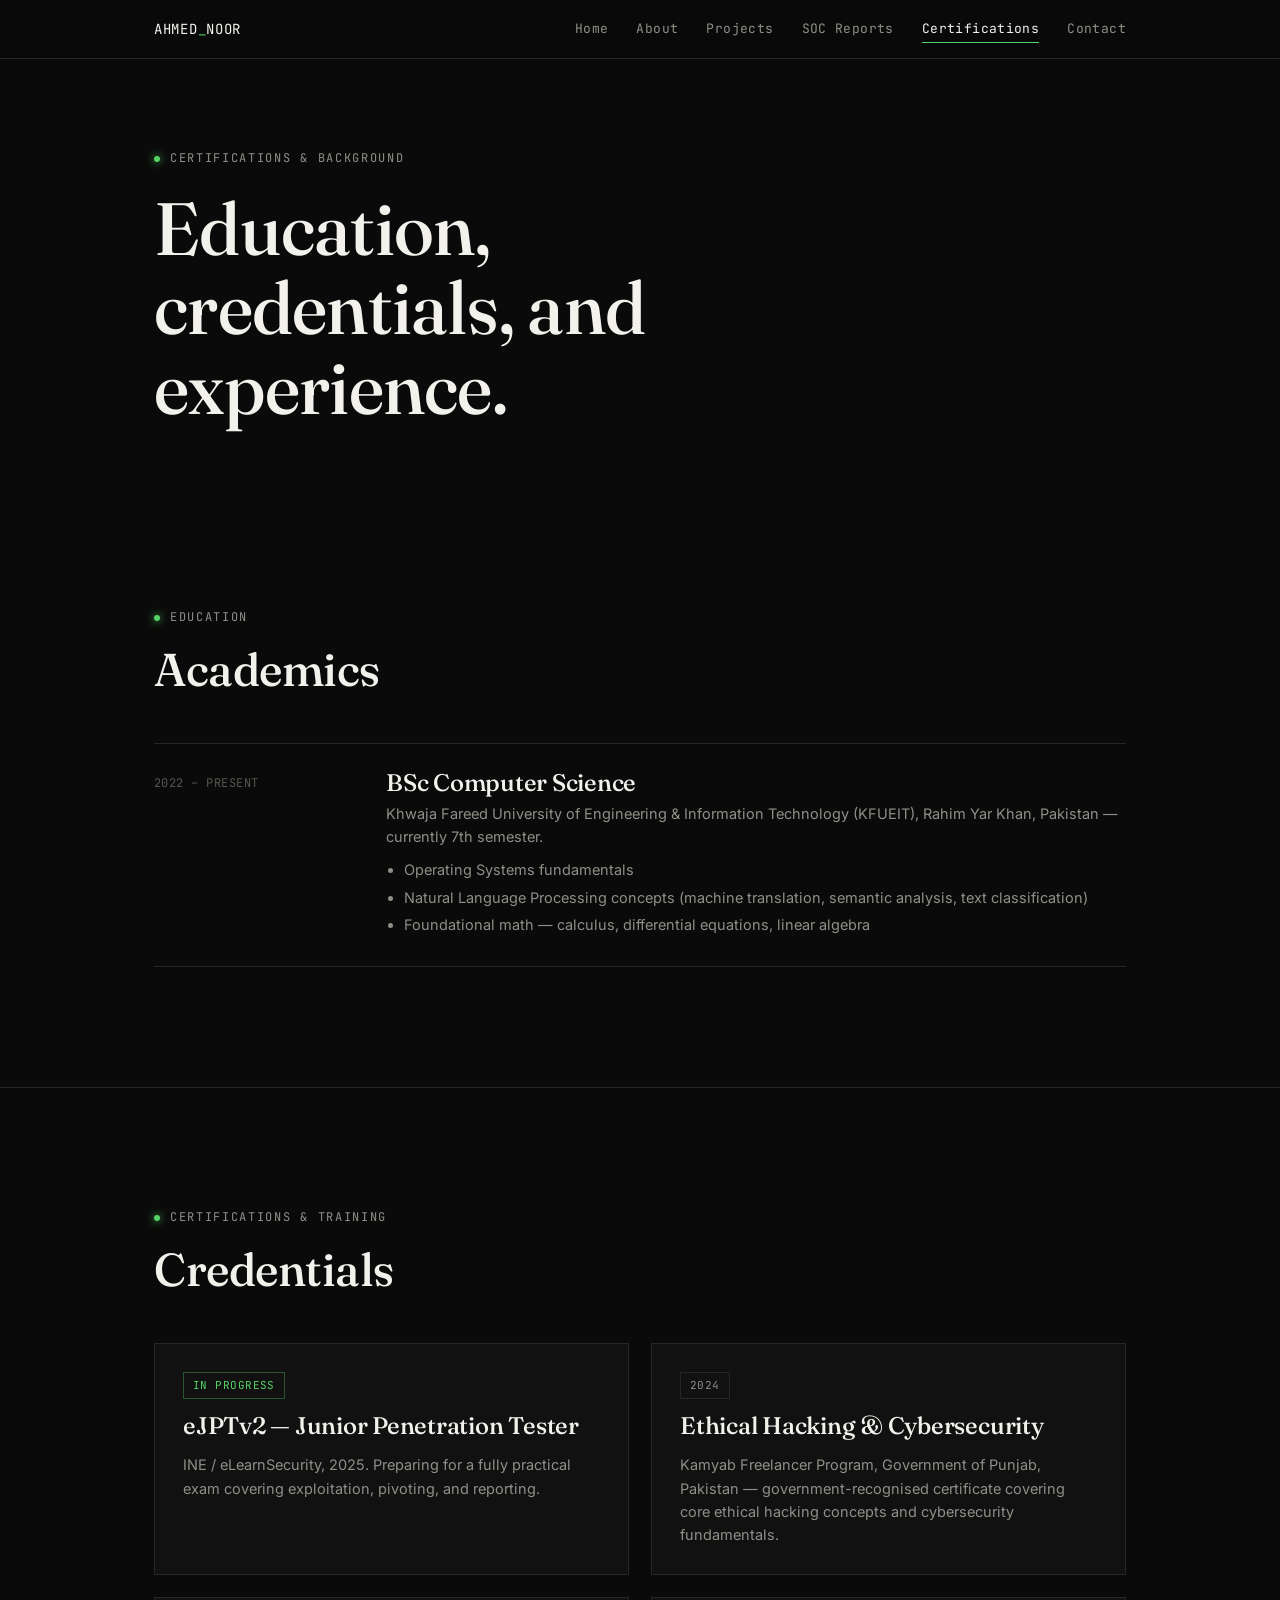
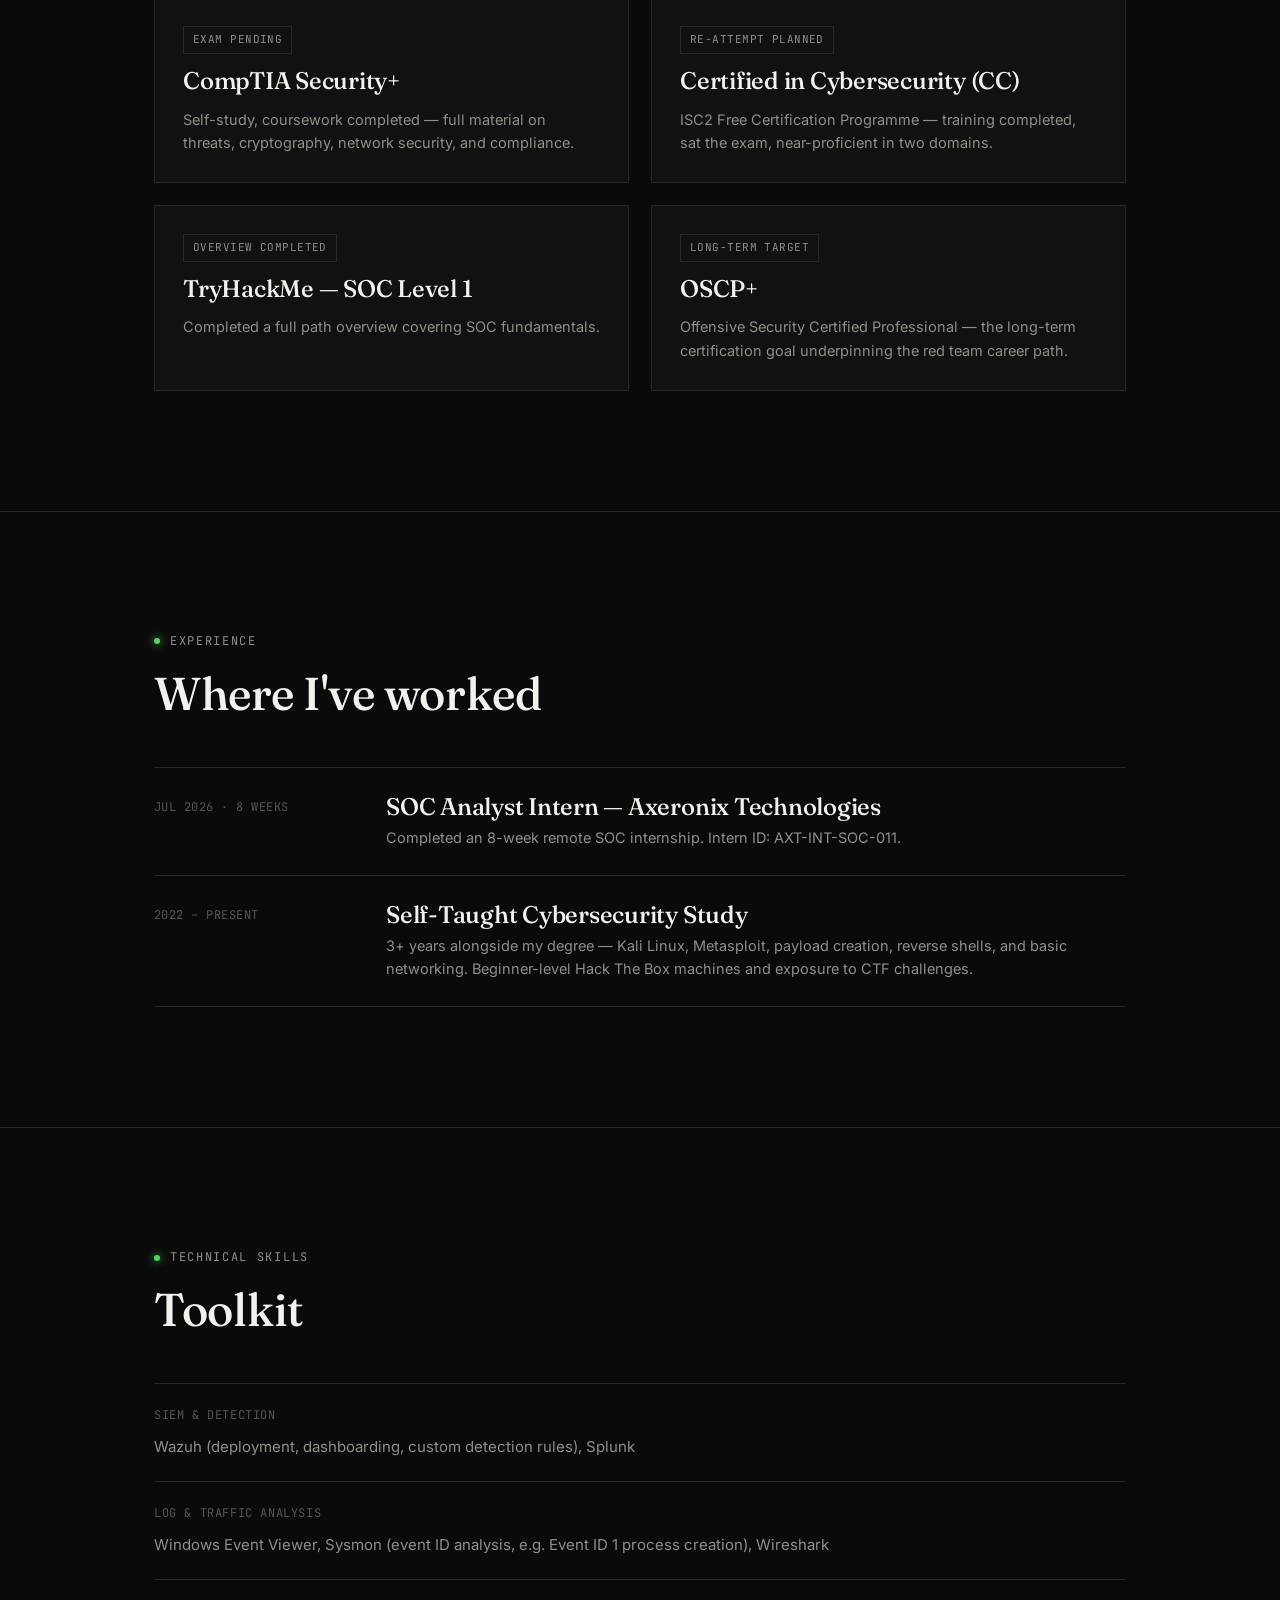
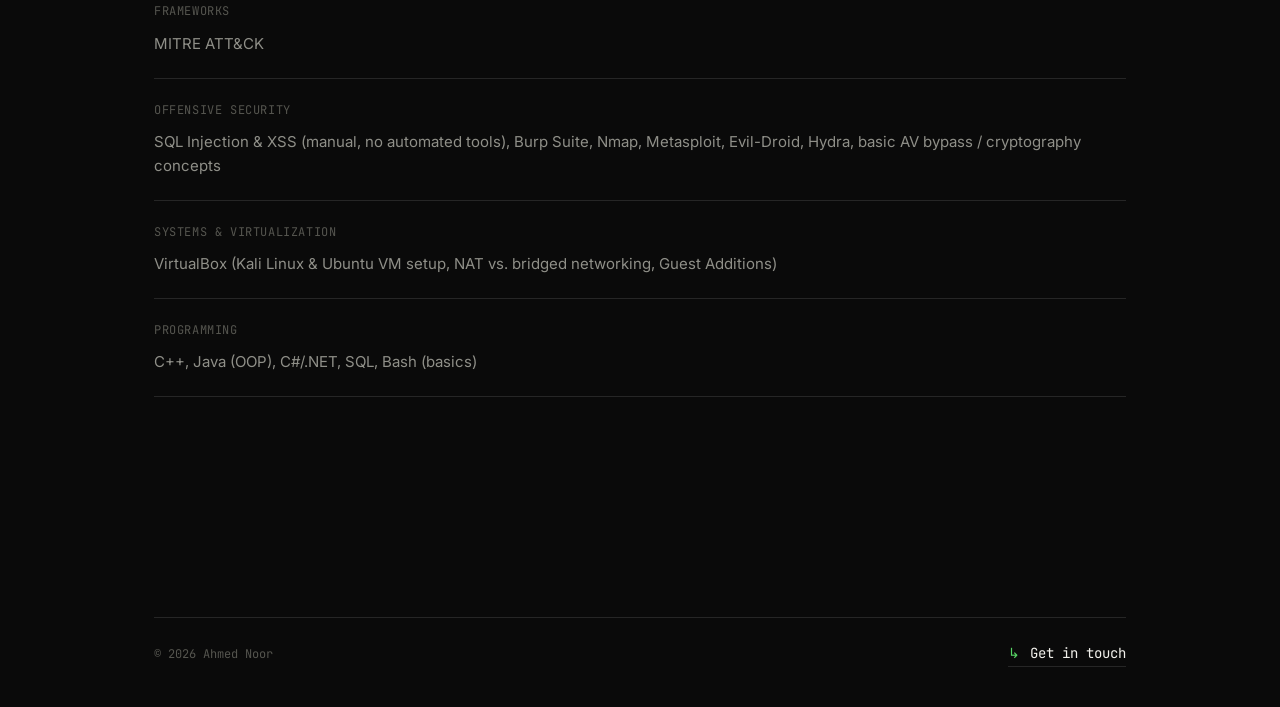
==== certifications.html @ 2d049483 "Add files via upload" ====
<!DOCTYPE html>
<html lang="en">
<head>
<meta charset="UTF-8">
<meta name="viewport" content="width=device-width, initial-scale=1.0">
<title>Certifications — Ahmed Noor</title>
<link rel="stylesheet" href="css/style.css">
</head>
<body>

<header class="site-nav">
  <div class="nav-inner">
    <a href="index.html" class="nav-logo">AHMED<span>_</span>NOOR</a>
    <nav>
      <ul class="nav-links">
        <li><a href="index.html">Home</a></li>
        <li><a href="about.html">About</a></li>
        <li><a href="projects.html">Projects</a></li>
        <li><a href="soc-reports.html">SOC Reports</a></li>
        <li><a href="certifications.html">Certifications</a></li>
        <li><a href="contact.html">Contact</a></li>
      </ul>
    </nav>
    <button class="nav-toggle">MENU</button>
  </div>
</header>

<main class="wrap">
  <section class="page-hero" style="border-bottom:none;">
    <div class="eyebrow">Certifications &amp; Background</div>
    <h1>Education,<br>credentials, and<br>experience.</h1>
  </section>
</main>

<section>
  <div class="wrap">
    <div class="section-head">
      <div class="eyebrow">Education</div>
      <h2>Academics</h2>
    </div>
    <div class="rows">
      <div class="row">
        <div class="row-label">2022 – Present</div>
        <div>
          <h3>BSc Computer Science</h3>
          <p>Khwaja Fareed University of Engineering &amp; Information Technology (KFUEIT), Rahim Yar Khan, Pakistan — currently 7th semester.</p>
          <ul>
            <li>Operating Systems fundamentals</li>
            <li>Natural Language Processing concepts (machine translation, semantic analysis, text classification)</li>
            <li>Foundational math — calculus, differential equations, linear algebra</li>
          </ul>
        </div>
      </div>
    </div>
  </div>
</section>

<section>
  <div class="wrap">
    <div class="section-head">
      <div class="eyebrow">Certifications &amp; Training</div>
      <h2>Credentials</h2>
    </div>
    <div class="grid cols-2">
      <div class="card">
        <div class="tag-row"><span class="tag status-live">In Progress</span></div>
        <h3>eJPTv2 — Junior Penetration Tester</h3>
        <p>INE / eLearnSecurity, 2025. Preparing for a fully practical exam covering exploitation, pivoting, and reporting.</p>
      </div>
      <div class="card">
        <div class="tag-row"><span class="tag">2024</span></div>
        <h3>Ethical Hacking &amp; Cybersecurity</h3>
        <p>Kamyab Freelancer Program, Government of Punjab, Pakistan — government-recognised certificate covering core ethical hacking concepts and cybersecurity fundamentals.</p>
      </div>
      <div class="card">
        <div class="tag-row"><span class="tag">Exam Pending</span></div>
        <h3>CompTIA Security+</h3>
        <p>Self-study, coursework completed — full material on threats, cryptography, network security, and compliance.</p>
      </div>
      <div class="card">
        <div class="tag-row"><span class="tag">Re-attempt Planned</span></div>
        <h3>Certified in Cybersecurity (CC)</h3>
        <p>ISC2 Free Certification Programme — training completed, sat the exam, near-proficient in two domains.</p>
      </div>
      <div class="card">
        <div class="tag-row"><span class="tag">Overview Completed</span></div>
        <h3>TryHackMe — SOC Level 1</h3>
        <p>Completed a full path overview covering SOC fundamentals.</p>
      </div>
      <div class="card">
        <div class="tag-row"><span class="tag">Long-Term Target</span></div>
        <h3>OSCP+</h3>
        <p>Offensive Security Certified Professional — the long-term certification goal underpinning the red team career path.</p>
      </div>
    </div>
  </div>
</section>

<section>
  <div class="wrap">
    <div class="section-head">
      <div class="eyebrow">Experience</div>
      <h2>Where I've worked</h2>
    </div>
    <div class="rows">
      <div class="row">
        <div class="row-label">Jul 2026 · 8 weeks</div>
        <div>
          <h3>SOC Analyst Intern — Axeronix Technologies</h3>
          <p>Completed an 8-week remote SOC internship. Intern ID: AXT-INT-SOC-011.</p>
        </div>
      </div>
      <div class="row">
        <div class="row-label">2022 – Present</div>
        <div>
          <h3>Self-Taught Cybersecurity Study</h3>
          <p>3+ years alongside my degree — Kali Linux, Metasploit, payload creation, reverse shells, and basic networking. Beginner-level Hack The Box machines and exposure to CTF challenges.</p>
        </div>
      </div>
    </div>
  </div>
</section>

<section style="border-bottom:none;">
  <div class="wrap">
    <div class="section-head">
      <div class="eyebrow">Technical Skills</div>
      <h2>Toolkit</h2>
    </div>
    <div class="skill-block">
      <div class="skill-label">SIEM &amp; Detection</div>
      <div class="skill-items">Wazuh (deployment, dashboarding, custom detection rules), Splunk</div>
    </div>
    <div class="skill-block">
      <div class="skill-label">Log &amp; Traffic Analysis</div>
      <div class="skill-items">Windows Event Viewer, Sysmon (event ID analysis, e.g. Event ID 1 process creation), Wireshark</div>
    </div>
    <div class="skill-block">
      <div class="skill-label">Frameworks</div>
      <div class="skill-items">MITRE ATT&amp;CK</div>
    </div>
    <div class="skill-block">
      <div class="skill-label">Offensive Security</div>
      <div class="skill-items">SQL Injection &amp; XSS (manual, no automated tools), Burp Suite, Nmap, Metasploit, Evil-Droid, Hydra, basic AV bypass / cryptography concepts</div>
    </div>
    <div class="skill-block">
      <div class="skill-label">Systems &amp; Virtualization</div>
      <div class="skill-items">VirtualBox (Kali Linux &amp; Ubuntu VM setup, NAT vs. bridged networking, Guest Additions)</div>
    </div>
    <div class="skill-block">
      <div class="skill-label">Programming</div>
      <div class="skill-items">C++, Java (OOP), C#/.NET, SQL, Bash (basics)</div>
    </div>
  </div>
</section>

<footer>
  <div class="wrap">
    <div class="foot-bottom">
      <span>© 2026 Ahmed Noor</span>
      <a class="arrow-link" href="contact.html"><span class="glyph">↳</span> Get in touch</a>
    </div>
  </div>
</footer>

<script src="js/script.js"></script>
</body>
</html>
---- css/style.css ----
/* ===========================================================
   Ahmed Noor — SOC Portfolio
   Design: monochrome, editorial serif headings, terminal-mono
   accents. A single hairline-green cursor is the only color,
   used sparingly to nod at "live monitoring" without overdoing it.
   =========================================================== */

@import url('https://fonts.googleapis.com/css2?family=Fraunces:ital,opsz,wght@0,9..144,300;0,9..144,400;0,9..144,500;0,9..144,600;1,9..144,400&family=Inter:wght@400;500;600&family=JetBrains+Mono:wght@400;500&display=swap');

:root{
  --bg:        #0a0a0a;
  --bg-raised: #111111;
  --line:      #262626;
  --ink:       #f2f1ec;
  --ink-dim:   #8f8f88;
  --ink-faint: #55554f;
  --signal:    #56d364; /* the one accent — used sparingly */

  --serif: 'Fraunces', 'Georgia', serif;
  --sans:  'Inter', -apple-system, sans-serif;
  --mono:  'JetBrains Mono', monospace;

  --max: 1100px;
  --pad: clamp(24px, 5vw, 64px);
}

*{ box-sizing: border-box; margin:0; padding:0; }

html{ scroll-behavior: smooth; }

body{
  background: var(--bg);
  color: var(--ink);
  font-family: var(--sans);
  font-size: 16px;
  line-height: 1.6;
  -webkit-font-smoothing: antialiased;
}

a{ color: inherit; text-decoration: none; }

img{ max-width: 100%; display:block; }

::selection{ background: var(--signal); color: #06120a; }

:focus-visible{
  outline: 1px solid var(--signal);
  outline-offset: 4px;
}

.wrap{
  max-width: var(--max);
  margin: 0 auto;
  padding-left: var(--pad);
  padding-right: var(--pad);
}

/* ---------- eyebrow / mono labels ---------- */
.eyebrow{
  font-family: var(--mono);
  font-size: 12px;
  letter-spacing: 0.14em;
  text-transform: uppercase;
  color: var(--ink-dim);
  display: flex;
  align-items: center;
  gap: 10px;
}
.eyebrow::before{
  content: '';
  width: 6px; height: 6px;
  background: var(--signal);
  border-radius: 50%;
  box-shadow: 0 0 8px var(--signal);
}

/* ---------- nav ---------- */
header.site-nav{
  position: sticky;
  top: 0;
  z-index: 50;
  background: rgba(10,10,10,0.85);
  backdrop-filter: blur(10px);
  border-bottom: 1px solid var(--line);
}
.nav-inner{
  max-width: var(--max);
  margin: 0 auto;
  padding: 18px var(--pad);
  display: flex;
  align-items: center;
  justify-content: space-between;
}
.nav-logo{
  font-family: var(--mono);
  font-size: 14px;
  letter-spacing: 0.05em;
}
.nav-logo span{ color: var(--signal); }

.nav-links{
  display: flex;
  gap: 28px;
  list-style: none;
  font-family: var(--mono);
  font-size: 13px;
  letter-spacing: 0.03em;
}
.nav-links a{
  color: var(--ink-dim);
  transition: color .2s ease;
  position: relative;
}
.nav-links a:hover, .nav-links a.active{ color: var(--ink); }
.nav-links a.active::after{
  content:'';
  position:absolute;
  left:0; right:0; bottom:-6px;
  height:1px;
  background: var(--signal);
}

.nav-toggle{
  display:none;
  background:none; border:none; color:var(--ink);
  font-family: var(--mono); font-size: 13px;
  cursor:pointer;
}

@media (max-width: 760px){
  .nav-links{
    position: fixed;
    inset: 61px 0 0 0;
    background: var(--bg);
    flex-direction: column;
    padding: 32px var(--pad);
    gap: 22px;
    font-size: 16px;
    transform: translateY(-110%);
    transition: transform .3s ease;
    border-top: 1px solid var(--line);
  }
  .nav-links.open{ transform: translateY(0); }
  .nav-toggle{ display:block; }
}

/* ---------- section rhythm ---------- */
section{
  padding: clamp(60px, 10vw, 120px) 0;
  border-bottom: 1px solid var(--line);
}
section:last-of-type{ border-bottom: none; }

h1,h2,h3{
  font-family: var(--serif);
  font-weight: 500;
  line-height: 1.08;
  letter-spacing: -0.01em;
}
h1{ font-size: clamp(40px, 7vw, 74px); }
h2{ font-size: clamp(30px, 4.5vw, 46px); }
h3{ font-size: clamp(20px, 2.5vw, 24px); font-weight: 500; }

.section-head{
  margin-bottom: 48px;
}
.section-head .eyebrow{ margin-bottom: 18px; }

p.lede{
  font-size: 18px;
  color: var(--ink-dim);
  max-width: 60ch;
}

/* ---------- buttons / links-with-arrow ---------- */
.btn{
  display: inline-flex;
  align-items: center;
  gap: 10px;
  font-family: var(--mono);
  font-size: 13px;
  letter-spacing: 0.03em;
  padding: 13px 22px;
  border: 1px solid var(--ink);
  color: var(--ink);
  transition: all .2s ease;
}
.btn:hover{ background: var(--ink); color: var(--bg); }
.btn.ghost{ border-color: var(--line); color: var(--ink-dim); }
.btn.ghost:hover{ border-color: var(--ink); color: var(--ink); background:transparent; }

.arrow-link{
  display:inline-flex;
  align-items:center;
  gap: 10px;
  font-family: var(--mono);
  font-size: 14px;
  color: var(--ink);
  border-bottom: 1px solid var(--line);
  padding-bottom: 2px;
  transition: border-color .2s ease, color .2s ease;
}
.arrow-link:hover{ border-color: var(--signal); color: var(--signal); }
.arrow-link .glyph{ color: var(--signal); }

/* ---------- hero ---------- */
.hero{
  padding-top: clamp(60px, 9vw, 100px);
  display: grid;
  grid-template-columns: 1.2fr 0.8fr;
  gap: 40px;
  align-items: center;
}
@media (max-width: 800px){
  .hero{ grid-template-columns: 1fr; }
  .hero-photo{ order: -1; max-width: 260px; margin: 0 auto; }
}

.hero h1{ margin: 22px 0 26px; }
.hero .tagline{
  font-size: 16px;
  color: var(--ink-dim);
  max-width: 46ch;
  margin-bottom: 34px;
}
.cursor{
  display:inline-block;
  width: 9px; height: 1.1em;
  background: var(--signal);
  margin-left: 3px;
  vertical-align: -2px;
  animation: blink 1s steps(1) infinite;
}
@keyframes blink{ 50%{ opacity:0; } }

.role-pill{
  display:inline-flex;
  align-items:center;
  gap: 10px;
  font-family: var(--mono);
  font-size: 13px;
  color: var(--ink-dim);
  border: 1px solid var(--line);
  padding: 10px 18px;
  border-radius: 999px;
}

.hero-photo{
  position: relative;
  border-radius: 46% 54% 58% 42% / 52% 44% 56% 48%;
  overflow: hidden;
  border: 1px solid var(--line);
  aspect-ratio: 4/5;
}
.hero-photo img{
  width:100%; height:100%; object-fit: cover;
  filter: grayscale(1) contrast(1.08);
}
.hero-photo::after{
  content:'';
  position:absolute; inset:0;
  background: repeating-linear-gradient(
    0deg, rgba(86,211,100,0.05) 0px, rgba(86,211,100,0.05) 1px,
    transparent 1px, transparent 3px
  );
  pointer-events: none;
}
.hero-photo .scan-tag{
  position:absolute;
  bottom: 14px; left: 14px;
  font-family: var(--mono);
  font-size: 11px;
  color: var(--signal);
  background: rgba(6,10,7,0.7);
  padding: 5px 10px;
  border: 1px solid rgba(86,211,100,0.35);
  letter-spacing: 0.05em;
}

/* ---------- cards / grids ---------- */
.grid{
  display: grid;
  gap: 22px;
}
.grid.cols-2{ grid-template-columns: repeat(2, 1fr); }
.grid.cols-3{ grid-template-columns: repeat(3, 1fr); }
@media (max-width: 760px){
  .grid.cols-2, .grid.cols-3{ grid-template-columns: 1fr; }
}

.card{
  border: 1px solid var(--line);
  background: var(--bg-raised);
  padding: 28px;
  display: flex;
  flex-direction: column;
  gap: 14px;
  transition: border-color .2s ease, transform .2s ease;
}
.card:hover{ border-color: #3a3a3a; transform: translateY(-2px); }

.card .tag-row{
  display:flex; flex-wrap:wrap; gap:8px;
}
.tag{
  font-family: var(--mono);
  font-size: 11px;
  letter-spacing: 0.04em;
  color: var(--ink-dim);
  border: 1px solid var(--line);
  padding: 4px 9px;
  text-transform: uppercase;
}
.tag.status-live{ color: var(--signal); border-color: rgba(86,211,100,0.35); }

.card h3{ margin: 0; }
.card p{ color: var(--ink-dim); font-size: 14.5px; }

.card .card-meta{
  margin-top: auto;
  font-family: var(--mono);
  font-size: 11px;
  color: var(--ink-faint);
  padding-top: 14px;
  border-top: 1px solid var(--line);
}

/* ---------- timeline / list rows ---------- */
.rows{ display:flex; flex-direction:column; }
.row{
  display: grid;
  grid-template-columns: 200px 1fr;
  gap: 32px;
  padding: 26px 0;
  border-top: 1px solid var(--line);
}
.rows .row:last-child{ border-bottom: 1px solid var(--line); }
@media (max-width: 700px){
  .row{ grid-template-columns: 1fr; gap: 8px; }
}
.row .row-label{
  font-family: var(--mono);
  font-size: 12px;
  color: var(--ink-faint);
  letter-spacing: 0.04em;
  text-transform: uppercase;
  padding-top: 4px;
}
.row h3{ margin-bottom: 6px; }
.row p{ color: var(--ink-dim); font-size: 14.5px; }
.row ul{ margin-top: 10px; padding-left: 18px; color: var(--ink-dim); font-size: 14.5px; }
.row li{ margin-bottom: 4px; }

/* ---------- skills ---------- */
.skill-block{
  border-top: 1px solid var(--line);
  padding: 22px 0;
}
.skill-block:last-child{ border-bottom: 1px solid var(--line); }
.skill-block .skill-label{
  font-family: var(--mono);
  font-size: 12px;
  color: var(--ink-faint);
  text-transform: uppercase;
  letter-spacing: 0.05em;
  margin-bottom: 10px;
}
.skill-block .skill-items{ color: var(--ink-dim); font-size: 15px; }

/* ---------- quote / statement break ---------- */
.statement{
  padding: clamp(70px, 12vw, 130px) 0;
  text-align: left;
}
.statement h2{
  max-width: 16ch;
  font-style: italic;
  font-weight: 400;
}

/* ---------- footer / contact ---------- */
footer{
  padding: clamp(60px,10vw,100px) 0 40px;
}
.contact-grid{
  display:grid;
  grid-template-columns: repeat(3,1fr);
  gap: 30px;
  margin: 40px 0 60px;
}
@media (max-width: 700px){ .contact-grid{ grid-template-columns: 1fr; } }
.contact-grid .label{
  font-family: var(--mono);
  font-size: 12px;
  color: var(--ink-faint);
  text-transform: uppercase;
  letter-spacing: 0.05em;
  margin-bottom: 10px;
}
.contact-grid .value{ color: var(--ink-dim); font-size: 15px; }
.contact-grid a.value:hover{ color: var(--signal); }

.foot-bottom{
  display:flex; justify-content:space-between; align-items:center;
  flex-wrap:wrap; gap:16px;
  font-family: var(--mono);
  font-size: 12px;
  color: var(--ink-faint);
  padding-top: 24px;
  border-top: 1px solid var(--line);
}

/* ---------- page hero (non-home pages) ---------- */
.page-hero{
  padding-top: clamp(50px,8vw,90px);
  padding-bottom: clamp(40px,6vw,60px);
}
.page-hero h1{ margin-top: 20px; }
.page-hero p.lede{ margin-top: 18px; }

/* ---------- coming soon note ---------- */
.note{
  font-family: var(--mono);
  font-size: 13px;
  color: var(--ink-faint);
  border-left: 2px solid var(--signal);
  padding-left: 16px;
  margin-top: 36px;
}
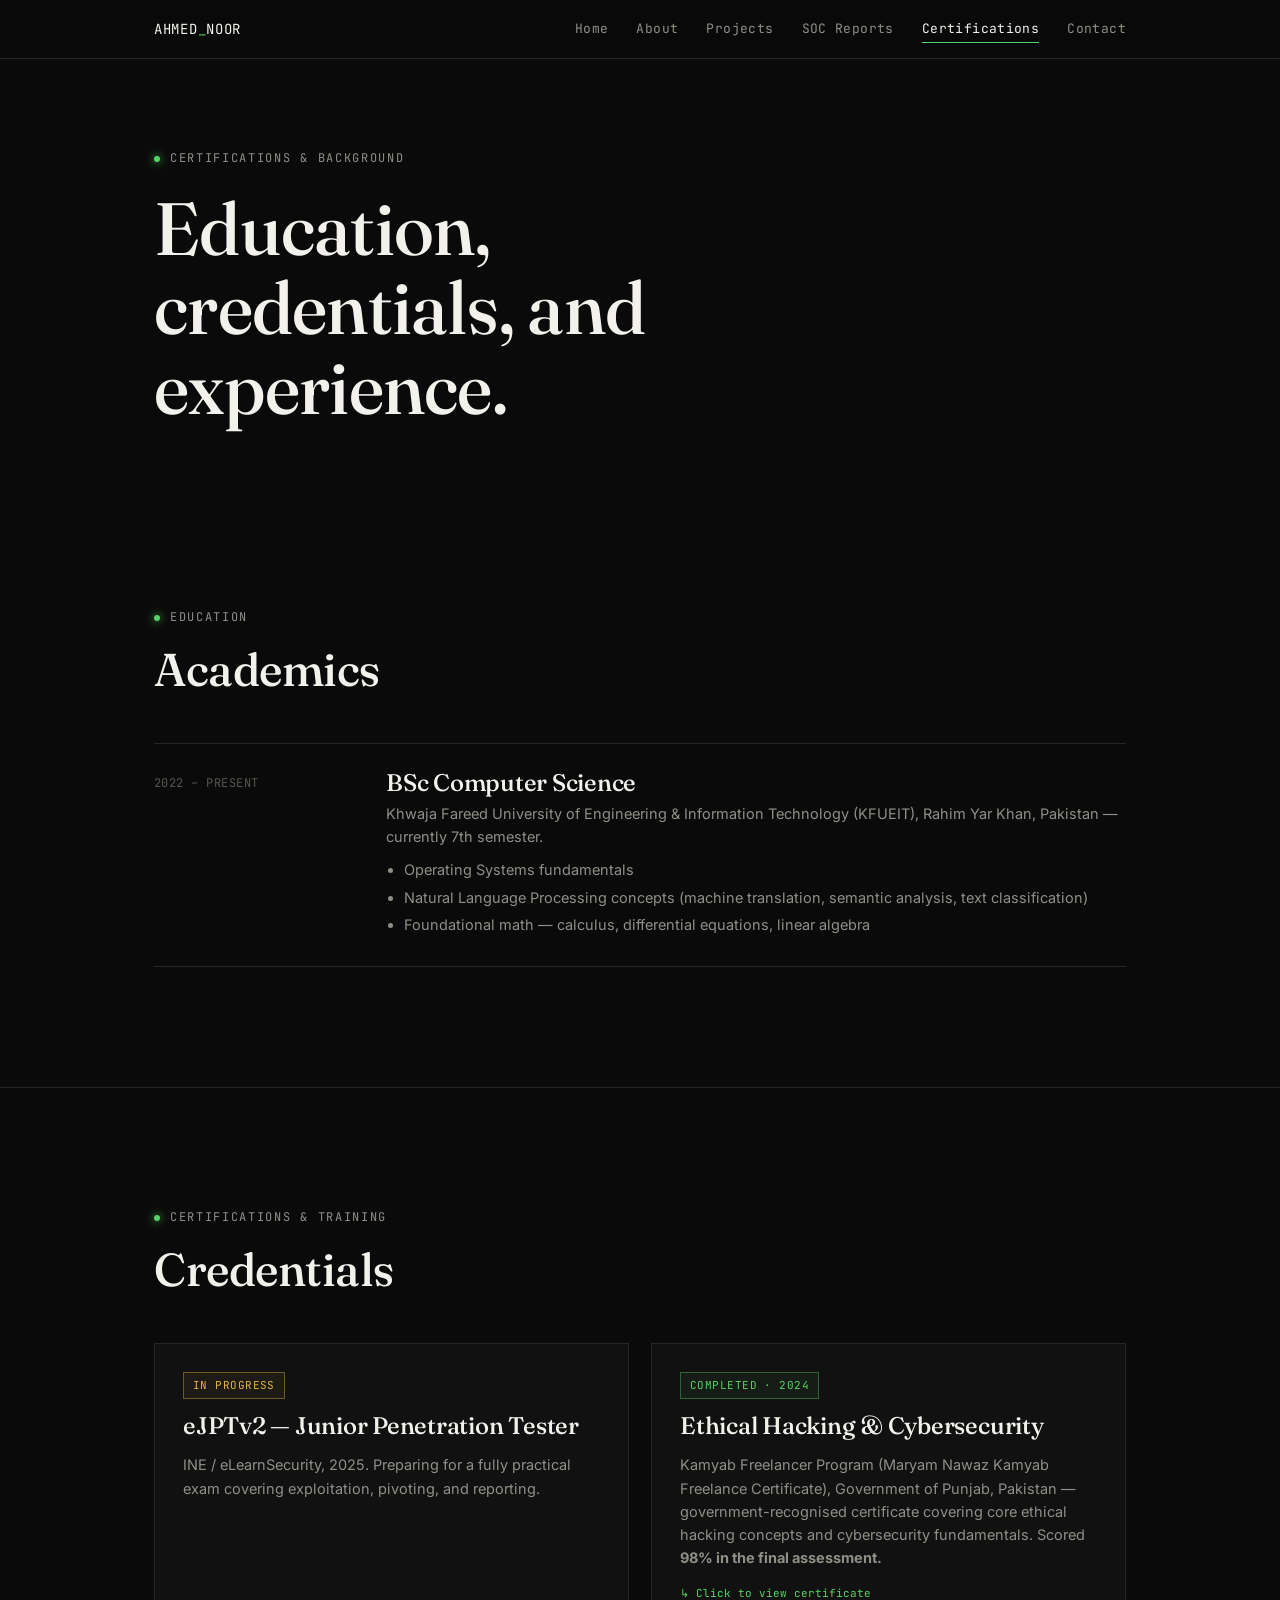
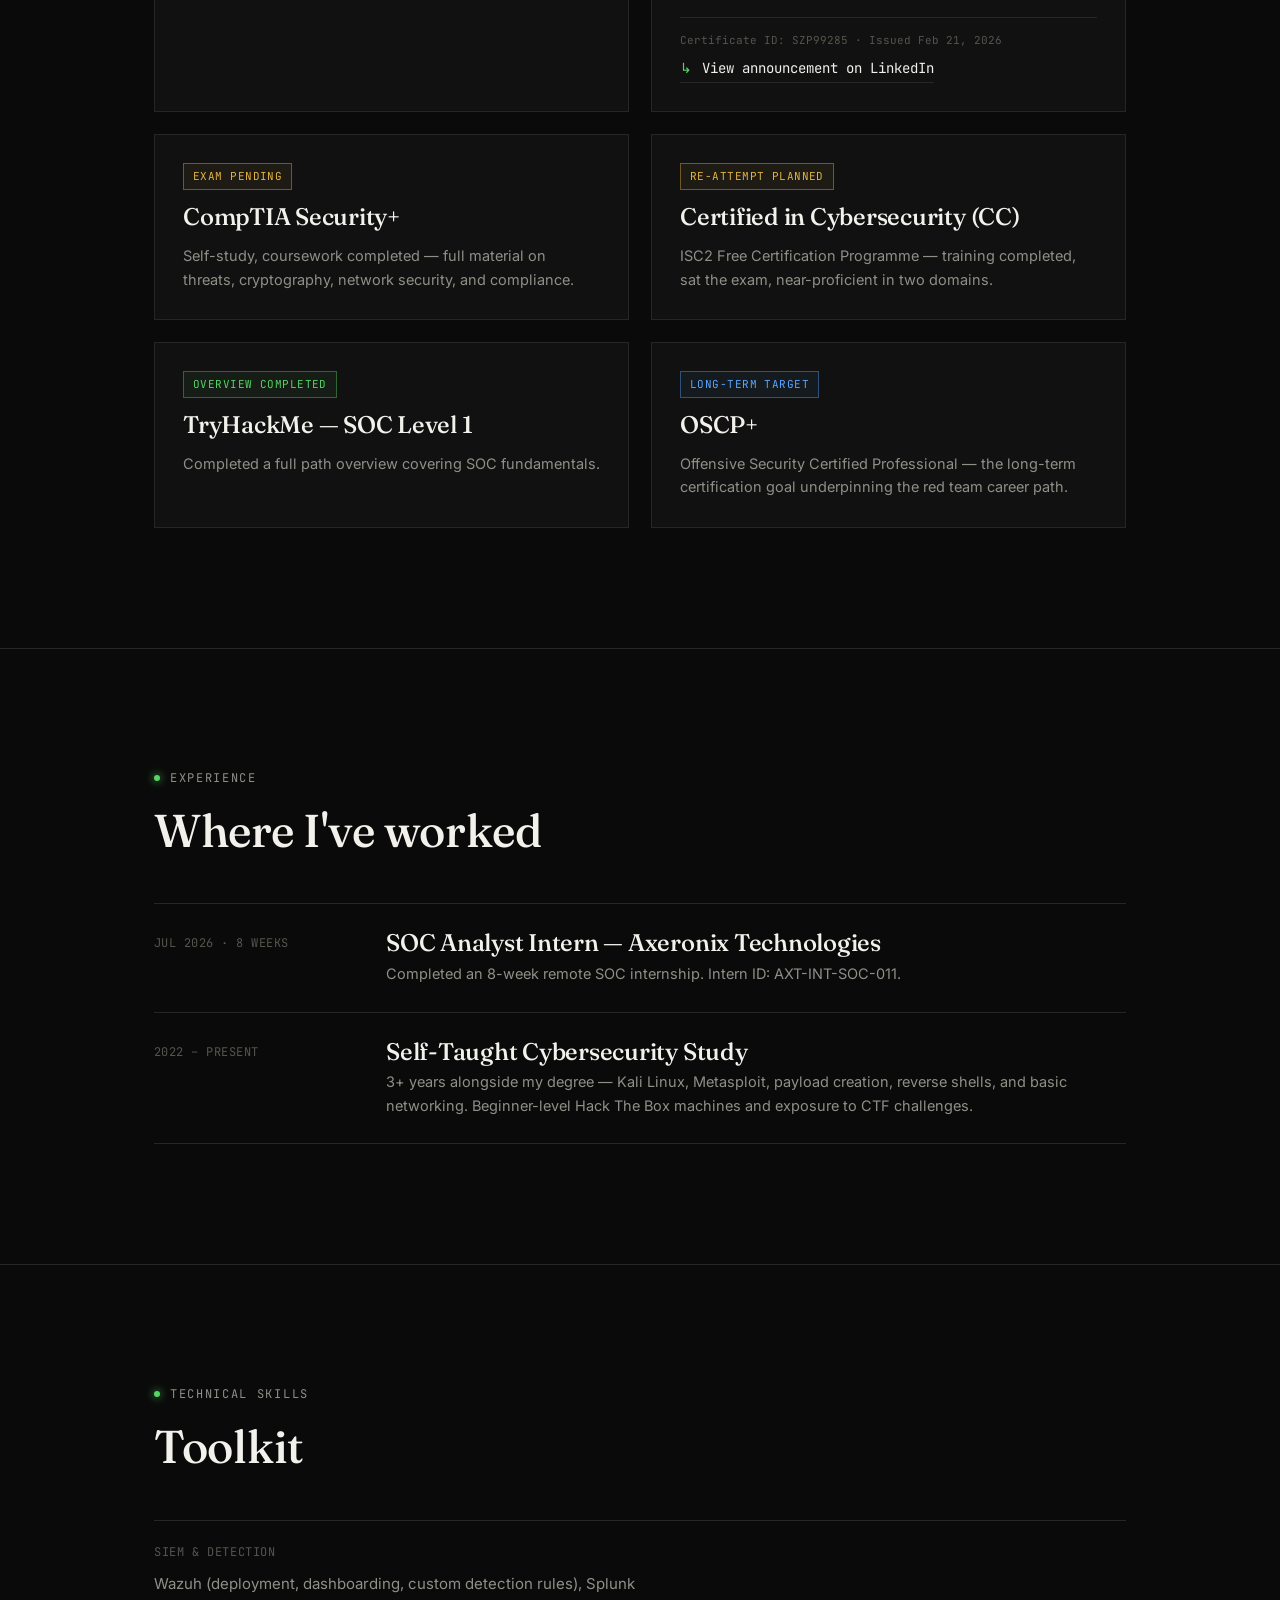
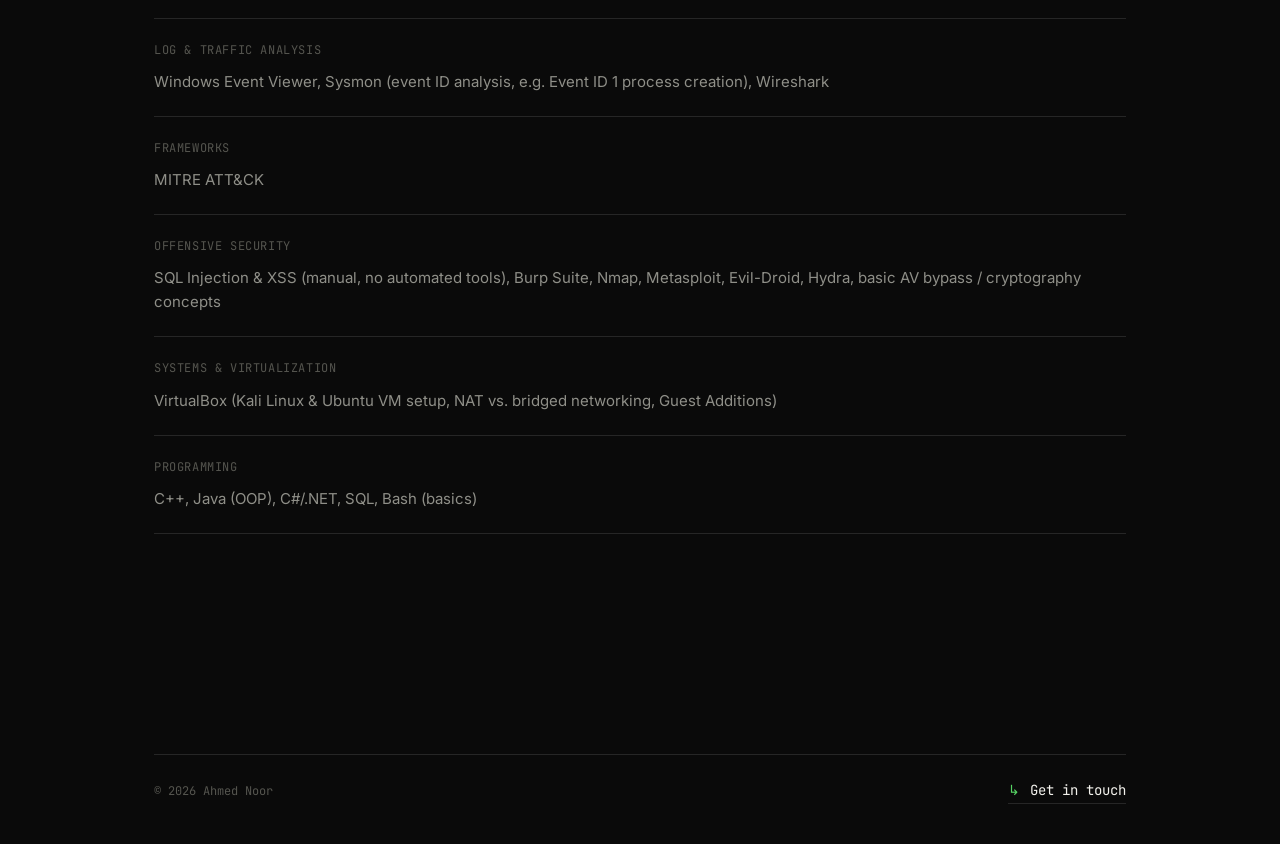
==== commit aee8ed60: "Update certifications.html" ====
--- a/certifications.html
+++ b/certifications.html
@@ -63,32 +63,37 @@
     </div>
     <div class="grid cols-2">
       <div class="card">
-        <div class="tag-row"><span class="tag status-live">In Progress</span></div>
+        <div class="tag-row"><span class="tag status-progress">In Progress</span></div>
         <h3>eJPTv2 — Junior Penetration Tester</h3>
         <p>INE / eLearnSecurity, 2025. Preparing for a fully practical exam covering exploitation, pivoting, and reporting.</p>
       </div>
-      <div class="card">
-        <div class="tag-row"><span class="tag">2024</span></div>
+      <div class="card clickable" onclick="openLightbox()">
+        <div class="tag-row"><span class="tag status-complete">Completed · 2024</span></div>
         <h3>Ethical Hacking &amp; Cybersecurity</h3>
-        <p>Kamyab Freelancer Program, Government of Punjab, Pakistan — government-recognised certificate covering core ethical hacking concepts and cybersecurity fundamentals.</p>
+        <p>Kamyab Freelancer Program (Maryam Nawaz Kamyab Freelance Certificate), Government of Punjab, Pakistan — government-recognised certificate covering core ethical hacking concepts and cybersecurity fundamentals. Scored <strong>98% in the final assessment.</strong></p>
+        <div class="view-hint">↳ Click to view certificate</div>
+        <div class="card-meta">
+          Certificate ID: SZP99285 · Issued Feb 21, 2026<br>
+          <a class="arrow-link" href="https://www.linkedin.com/posts/ahmed-n000r_excited-to-share-that-ive-officially-earned-share-7433943222076395520-OPWC/?utm_source=share&utm_medium=member_desktop&rcm=ACoAAGN_bpYBNxmHY14edEUFITm764o-_lpaujk" target="_blank" rel="noopener" onclick="event.stopPropagation()" style="margin-top:8px; display:inline-flex;"><span class="glyph">↳</span> View announcement on LinkedIn</a>
+        </div>
       </div>
       <div class="card">
-        <div class="tag-row"><span class="tag">Exam Pending</span></div>
+        <div class="tag-row"><span class="tag status-pending">Exam Pending</span></div>
         <h3>CompTIA Security+</h3>
         <p>Self-study, coursework completed — full material on threats, cryptography, network security, and compliance.</p>
       </div>
       <div class="card">
-        <div class="tag-row"><span class="tag">Re-attempt Planned</span></div>
+        <div class="tag-row"><span class="tag status-planned">Re-attempt Planned</span></div>
         <h3>Certified in Cybersecurity (CC)</h3>
         <p>ISC2 Free Certification Programme — training completed, sat the exam, near-proficient in two domains.</p>
       </div>
       <div class="card">
-        <div class="tag-row"><span class="tag">Overview Completed</span></div>
+        <div class="tag-row"><span class="tag status-complete">Overview Completed</span></div>
         <h3>TryHackMe — SOC Level 1</h3>
         <p>Completed a full path overview covering SOC fundamentals.</p>
       </div>
       <div class="card">
-        <div class="tag-row"><span class="tag">Long-Term Target</span></div>
+        <div class="tag-row"><span class="tag status-longterm">Long-Term Target</span></div>
         <h3>OSCP+</h3>
         <p>Offensive Security Certified Professional — the long-term certification goal underpinning the red team career path.</p>
       </div>
@@ -163,6 +168,23 @@
   </div>
 </footer>
 
+<div class="lightbox" id="cert-lightbox">
+  <button class="lightbox-close" onclick="closeLightbox()">✕ Close</button>
+  <img src="images/kamyab-certificate.jpg" alt="Ethical Hacking & Cybersecurity Certificate — Kamyab Freelancer Program">
+</div>
+
+<script>
+function openLightbox(){
+  document.getElementById('cert-lightbox').classList.add('open');
+}
+function closeLightbox(){
+  document.getElementById('cert-lightbox').classList.remove('open');
+}
+document.getElementById('cert-lightbox').addEventListener('click', function(e){
+  if(e.target === this) closeLightbox();
+});
+</script>
+
 <script src="js/script.js"></script>
 </body>
 </html>
--- a/css/style.css
+++ b/css/style.css
@@ -130,17 +130,29 @@
 @media (max-width: 760px){
   .nav-links{
     position: fixed;
-    inset: 61px 0 0 0;
+    top: 61px;
+    left: 0;
+    right: 0;
+    bottom: 0;
+    z-index: 100;
     background: var(--bg);
     flex-direction: column;
     padding: 32px var(--pad);
     gap: 22px;
     font-size: 16px;
-    transform: translateY(-110%);
-    transition: transform .3s ease;
+    transform: translateY(-115%);
+    opacity: 0;
+    visibility: hidden;
+    transition: transform .3s ease, opacity .3s ease, visibility 0s linear .3s;
     border-top: 1px solid var(--line);
+    overflow-y: auto;
   }
-  .nav-links.open{ transform: translateY(0); }
+  .nav-links.open{
+    transform: translateY(0);
+    opacity: 1;
+    visibility: visible;
+    transition: transform .3s ease, opacity .3s ease, visibility 0s linear 0s;
+  }
   .nav-toggle{ display:block; }
 }
 
@@ -247,6 +259,10 @@
 
 .hero-photo{
   position: relative;
+  padding-bottom: 22px; /* room for the badge so it never gets clipped */
+}
+.hero-photo .photo-frame{
+  position: relative;
   border-radius: 46% 54% 58% 42% / 52% 44% 56% 48%;
   overflow: hidden;
   border: 1px solid var(--line);
@@ -256,7 +272,7 @@
   width:100%; height:100%; object-fit: cover;
   filter: grayscale(1) contrast(1.08);
 }
-.hero-photo::after{
+.hero-photo .photo-frame::after{
   content:'';
   position:absolute; inset:0;
   background: repeating-linear-gradient(
@@ -266,15 +282,19 @@
   pointer-events: none;
 }
 .hero-photo .scan-tag{
-  position:absolute;
-  bottom: 14px; left: 14px;
+  position: absolute;
+  bottom: 0;
+  left: 50%;
+  transform: translateX(-50%);
   font-family: var(--mono);
   font-size: 11px;
   color: var(--signal);
-  background: rgba(6,10,7,0.7);
-  padding: 5px 10px;
+  background: rgba(6,10,7,0.9);
+  padding: 6px 12px;
   border: 1px solid rgba(86,211,100,0.35);
   letter-spacing: 0.05em;
+  white-space: nowrap;
+  z-index: 2;
 }
 
 /* ---------- cards / grids ---------- */
@@ -312,6 +332,13 @@
   text-transform: uppercase;
 }
 .tag.status-live{ color: var(--signal); border-color: rgba(86,211,100,0.35); }
+
+/* status color variants */
+.tag.status-complete{ color: #56d364; border-color: rgba(86,211,100,0.4); background: rgba(86,211,100,0.06); }
+.tag.status-progress{ color: #e3b341; border-color: rgba(227,179,65,0.4); background: rgba(227,179,65,0.06); }
+.tag.status-pending{  color: #e3b341; border-color: rgba(227,179,65,0.4); background: rgba(227,179,65,0.06); }
+.tag.status-longterm{ color: #58a6ff; border-color: rgba(88,166,255,0.4); background: rgba(88,166,255,0.06); }
+.tag.status-planned{  color: #e3b341; border-color: rgba(227,179,65,0.4); background: rgba(227,179,65,0.06); }
 
 .card h3{ margin: 0; }
 .card p{ color: var(--ink-dim); font-size: 14.5px; }
@@ -427,3 +454,44 @@
   padding-left: 16px;
   margin-top: 36px;
 }
+
+/* ---------- clickable card ---------- */
+.card.clickable{ cursor: pointer; }
+.card.clickable:hover{ border-color: var(--signal); }
+.card .view-hint{
+  font-family: var(--mono);
+  font-size: 11px;
+  color: var(--signal);
+  margin-top: 2px;
+}
+
+/* ---------- lightbox / certificate modal ---------- */
+.lightbox{
+  position: fixed;
+  inset: 0;
+  background: rgba(6,6,6,0.92);
+  display: none;
+  align-items: center;
+  justify-content: center;
+  z-index: 200;
+  padding: 24px;
+}
+.lightbox.open{ display: flex; }
+.lightbox img{
+  max-width: min(90vw, 700px);
+  max-height: 85vh;
+  border: 1px solid var(--line);
+  background: #fff;
+}
+.lightbox-close{
+  position: absolute;
+  top: 24px; right: 24px;
+  font-family: var(--mono);
+  font-size: 13px;
+  color: var(--ink);
+  border: 1px solid var(--line);
+  padding: 10px 16px;
+  background: var(--bg-raised);
+  cursor: pointer;
+}
+.lightbox-close:hover{ border-color: var(--signal); color: var(--signal); }
